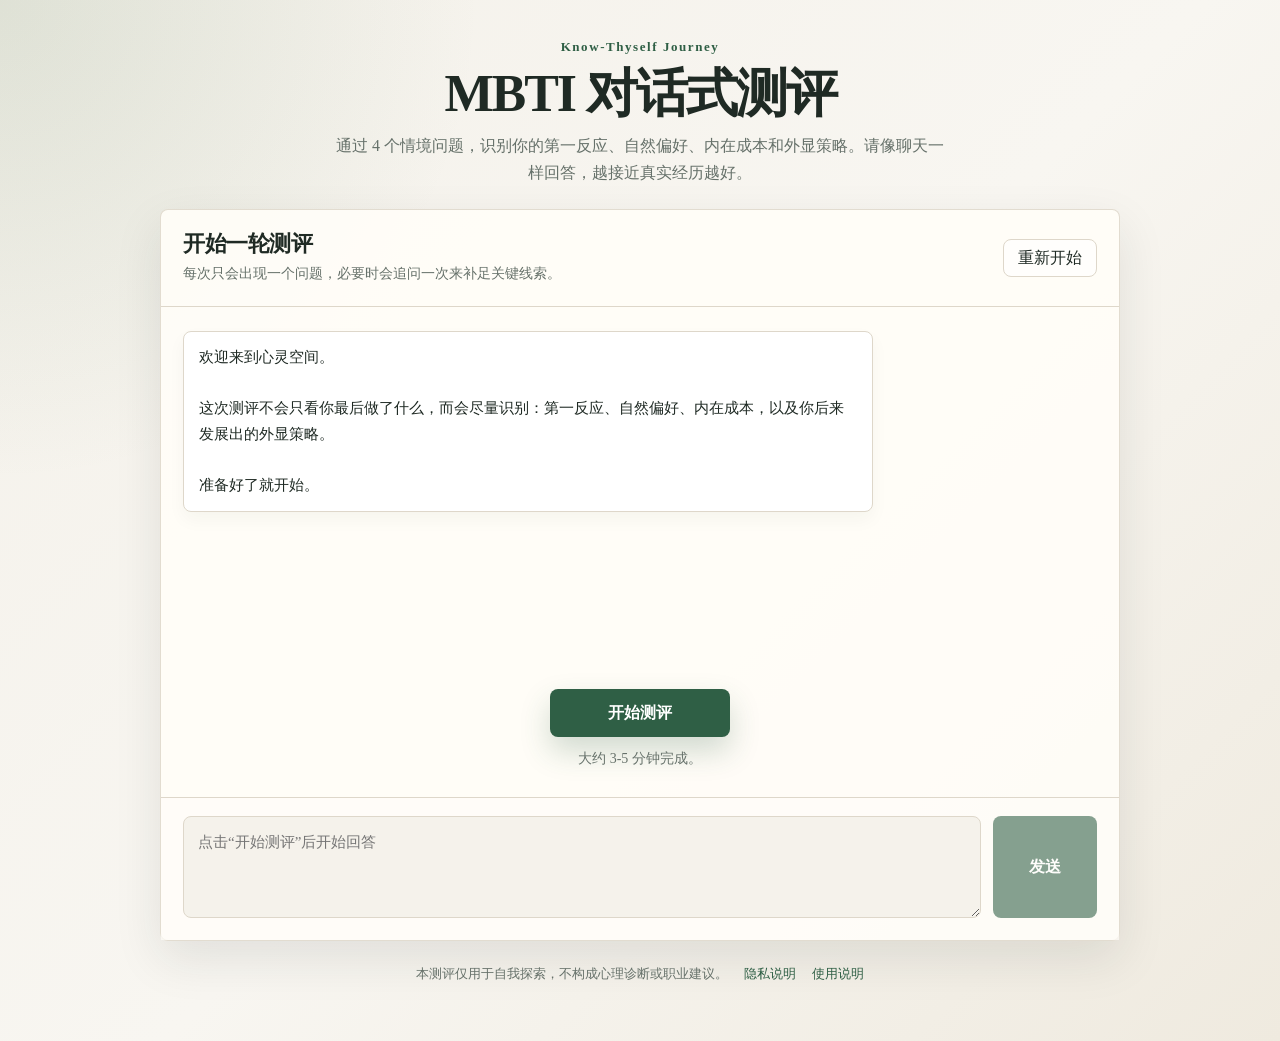
==== index.html @ de90f2ef "Prepare MBTI agent for H5 deployment" ====
<!doctype html>
<html lang="zh-CN">
  <head>
    <meta charset="utf-8" />
    <meta name="viewport" content="width=device-width, initial-scale=1" />
    <meta
      name="description"
      content="Know-Thyself Journey 的 MBTI 对话式测评，通过 4 个情境问题探索自然偏好、外显策略和内在成本。"
    />
    <title>Know-Thyself Journey｜MBTI 对话式测评</title>
    <style>
      :root {
        --page: #f4f1ea;
        --paper: #fffdf8;
        --paper-strong: #ffffff;
        --ink: #1f2a24;
        --muted: #66716a;
        --line: #ded7ca;
        --agent: #ffffff;
        --user: #dfeade;
        --accent: #2f5f45;
        --accent-hover: #254b37;
        --danger: #a23b2a;
        --shadow: 0 18px 48px rgba(31, 42, 36, 0.1);
        --radius: 8px;
      }

      * {
        box-sizing: border-box;
      }

      html {
        min-height: 100%;
        background:
          radial-gradient(circle at top left, rgba(111, 143, 106, 0.16), transparent 30rem),
          linear-gradient(135deg, #f4f1ea 0%, #f8f6f1 52%, #efeadf 100%);
      }

      body {
        margin: 0;
        min-height: 100%;
        color: var(--ink);
        font-family:
          "Songti SC",
          "Noto Serif CJK SC",
          "Source Han Serif SC",
          "PingFang SC",
          "Hiragino Sans GB",
          "Microsoft YaHei",
          serif;
        line-height: 1.7;
      }

      button,
      textarea {
        font: inherit;
      }

      button {
        border: 0;
      }

      .page-shell {
        width: min(960px, calc(100vw - 32px));
        margin: 0 auto;
        padding: 36px 0 56px;
      }

      .hero {
        max-width: 760px;
        margin: 0 auto 22px;
        text-align: center;
      }

      .eyebrow {
        margin: 0 0 8px;
        color: var(--accent);
        font-size: 13px;
        font-weight: 700;
        letter-spacing: 0.12em;
      }

      h1,
      h2,
      p {
        margin-top: 0;
      }

      h1 {
        margin-bottom: 10px;
        font-size: clamp(32px, 5vw, 52px);
        line-height: 1.08;
        letter-spacing: -0.04em;
      }

      .subtitle {
        margin: 0 auto;
        max-width: 620px;
        color: var(--muted);
        font-size: 16px;
      }

      .experience-card,
      .report-panel {
        border: 1px solid rgba(222, 215, 202, 0.86);
        border-radius: var(--radius);
        background: rgba(255, 253, 248, 0.92);
        box-shadow: var(--shadow);
      }

      .card-header,
      .report-header {
        display: flex;
        align-items: center;
        justify-content: space-between;
        gap: 18px;
        padding: 20px 22px;
        border-bottom: 1px solid var(--line);
      }

      .card-header h2,
      .report-header h2 {
        margin: 0;
        font-size: 22px;
        line-height: 1.3;
        letter-spacing: -0.02em;
      }

      .card-header p {
        margin: 4px 0 0;
        color: var(--muted);
        font-size: 14px;
      }

      .messages {
        min-height: 380px;
        max-height: 58vh;
        overflow-y: auto;
        padding: 24px 22px 8px;
        scroll-behavior: smooth;
      }

      .message {
        display: flex;
        margin-bottom: 16px;
      }

      .message.user {
        justify-content: flex-end;
      }

      .message.agent {
        justify-content: flex-start;
      }

      .bubble {
        max-width: min(690px, 86%);
        padding: 13px 15px;
        border: 1px solid var(--line);
        border-radius: var(--radius);
        background: var(--agent);
        color: var(--ink);
        font-size: 15px;
        white-space: pre-wrap;
        box-shadow: 0 8px 18px rgba(31, 42, 36, 0.04);
      }

      .message.user .bubble {
        border-color: #cbdcc8;
        background: var(--user);
      }

      .start-area {
        display: grid;
        justify-items: center;
        gap: 10px;
        padding: 2px 22px 26px;
      }

      .start-area.is-hidden,
      .report-panel.is-hidden {
        display: none;
      }

      .start-area p {
        margin: 0;
        color: var(--muted);
        font-size: 14px;
      }

      .start-button,
      .composer button {
        min-height: 48px;
        border-radius: var(--radius);
        background: var(--accent);
        color: #fff;
        cursor: pointer;
        font-weight: 700;
        transition:
          background 160ms ease,
          transform 160ms ease,
          box-shadow 160ms ease;
      }

      .start-button {
        min-width: 180px;
        padding: 0 26px;
        font-size: 16px;
        box-shadow: 0 14px 30px rgba(47, 95, 69, 0.22);
      }

      .start-button:hover,
      .composer button:hover {
        background: var(--accent-hover);
        transform: translateY(-1px);
      }

      .ghost-button {
        min-height: 38px;
        padding: 0 14px;
        border: 1px solid var(--line);
        border-radius: var(--radius);
        background: rgba(255, 255, 255, 0.62);
        color: var(--ink);
        cursor: pointer;
      }

      button:disabled {
        cursor: not-allowed;
        opacity: 0.58;
        transform: none;
      }

      .composer {
        display: grid;
        grid-template-columns: 1fr 104px;
        gap: 12px;
        padding: 18px 22px 22px;
        border-top: 1px solid var(--line);
        background: rgba(255, 253, 248, 0.72);
      }

      textarea {
        width: 100%;
        min-height: 72px;
        max-height: 190px;
        resize: vertical;
        border: 1px solid var(--line);
        border-radius: var(--radius);
        padding: 13px 14px;
        outline: none;
        background: #fff;
        color: var(--ink);
        font-size: 15px;
        line-height: 1.65;
      }

      textarea:focus {
        border-color: rgba(47, 95, 69, 0.58);
        box-shadow: 0 0 0 4px rgba(47, 95, 69, 0.1);
      }

      textarea:disabled {
        background: #f5f2eb;
        color: var(--muted);
      }

      .report-panel {
        margin-top: 22px;
        overflow: hidden;
      }

      .report-header {
        align-items: flex-start;
        background: rgba(255, 255, 255, 0.5);
      }

      .report-content {
        padding: 26px 30px 32px;
        background: var(--paper-strong);
        color: var(--ink);
        font-size: 16px;
        line-height: 1.85;
        user-select: text;
      }

      .report-summary-grid {
        display: grid;
        grid-template-columns: repeat(3, minmax(0, 1fr));
        gap: 12px;
        margin-bottom: 18px;
      }

      .summary-card,
      .report-block,
      .dimension-card,
      .feedback-panel {
        border: 1px solid var(--line);
        border-radius: var(--radius);
        background: #fffdf8;
      }

      .summary-card {
        padding: 14px;
      }

      .summary-card span,
      .report-kicker {
        display: block;
        color: var(--muted);
        font-size: 12px;
        font-weight: 700;
        letter-spacing: 0.08em;
      }

      .summary-card strong {
        display: block;
        margin-top: 5px;
        font-size: 18px;
        line-height: 1.35;
      }

      .report-block {
        margin-top: 14px;
        padding: 18px;
      }

      .report-block h3,
      .report-details summary {
        margin: 0 0 10px;
        font-size: 18px;
        line-height: 1.35;
        letter-spacing: -0.01em;
      }

      .report-block p {
        margin: 0 0 10px;
      }

      .report-list {
        margin: 0;
        padding-left: 1.2em;
      }

      .report-list li + li {
        margin-top: 6px;
      }

      .dimension-grid {
        display: grid;
        grid-template-columns: repeat(2, minmax(0, 1fr));
        gap: 12px;
        margin-top: 12px;
      }

      .strength-chart {
        display: grid;
        gap: 16px;
        margin-top: 14px;
      }

      .axis-row {
        display: grid;
        grid-template-columns: 88px 1fr 120px;
        gap: 14px;
        align-items: center;
      }

      .axis-title {
        display: grid;
        gap: 2px;
      }

      .axis-title strong {
        font-size: 15px;
        line-height: 1.25;
      }

      .axis-title span,
      .axis-note {
        color: var(--muted);
        font-size: 12px;
        line-height: 1.35;
      }

      .axis-wrap {
        display: grid;
        gap: 7px;
      }

      .axis-labels {
        display: flex;
        justify-content: space-between;
        color: var(--muted);
        font-size: 13px;
        font-weight: 700;
      }

      .axis-track {
        position: relative;
        height: 28px;
        border: 1px solid var(--line);
        border-radius: 999px;
        background:
          linear-gradient(90deg, rgba(47, 95, 69, 0.06), rgba(47, 95, 69, 0.02) 50%, rgba(47, 95, 69, 0.06)),
          #fff;
        overflow: hidden;
      }

      .axis-track::before {
        position: absolute;
        top: 0;
        bottom: 0;
        left: 50%;
        width: 1px;
        background: rgba(31, 42, 36, 0.22);
        content: "";
      }

      .axis-band {
        position: absolute;
        top: 4px;
        bottom: 4px;
        left: var(--band-left);
        width: var(--band-width);
        border-radius: 999px;
        background: rgba(47, 95, 69, 0.82);
        box-shadow: 0 4px 12px rgba(47, 95, 69, 0.2);
      }

      .axis-row.is-variable .axis-band {
        background: rgba(137, 92, 37, 0.78);
        box-shadow: 0 4px 12px rgba(137, 92, 37, 0.18);
      }

      .axis-row.is-unclear .axis-band {
        background: rgba(102, 113, 106, 0.45);
        box-shadow: none;
      }

      .axis-strategy {
        position: absolute;
        top: 2px;
        bottom: 2px;
        left: var(--strategy-left);
        width: 2px;
        border-radius: 999px;
        background: #1f2a24;
        transform: translateX(-1px);
      }

      .axis-score {
        justify-self: end;
        min-width: 82px;
        padding: 5px 9px;
        border-radius: 999px;
        background: #edf3e9;
        color: var(--accent);
        font-size: 13px;
        font-weight: 700;
        text-align: center;
      }

      .axis-row.is-variable .axis-score {
        background: #f5ece2;
        color: #895c25;
      }

      .axis-row.is-unclear .axis-score {
        background: #efede8;
        color: var(--muted);
      }

      .axis-legend {
        display: flex;
        flex-wrap: wrap;
        gap: 12px;
        margin-top: 12px;
        color: var(--muted);
        font-size: 13px;
      }

      .legend-item {
        display: inline-flex;
        align-items: center;
        gap: 6px;
      }

      .legend-swatch {
        display: inline-block;
        width: 22px;
        height: 10px;
        border-radius: 999px;
        background: rgba(47, 95, 69, 0.82);
      }

      .legend-line {
        display: inline-block;
        width: 2px;
        height: 16px;
        border-radius: 999px;
        background: #1f2a24;
      }

      .dimension-card {
        padding: 14px;
      }

      .dimension-card h4 {
        margin: 0 0 8px;
        font-size: 16px;
      }

      .dimension-card p {
        margin: 6px 0 0;
        color: var(--muted);
        font-size: 14px;
        line-height: 1.65;
      }

      .tag-row {
        display: flex;
        flex-wrap: wrap;
        gap: 8px;
        margin-top: 10px;
      }

      .tag {
        display: inline-flex;
        align-items: center;
        min-height: 28px;
        padding: 4px 9px;
        border-radius: 999px;
        background: #edf3e9;
        color: #2f5f45;
        font-size: 13px;
        font-weight: 700;
      }

      .tag.is-variable {
        background: #f5ece2;
        color: #895c25;
      }

      .report-details {
        margin-top: 14px;
        border: 1px solid var(--line);
        border-radius: var(--radius);
        background: #fffdf8;
      }

      .report-details summary {
        margin: 0;
        padding: 15px 18px;
        cursor: pointer;
        list-style-position: inside;
      }

      .report-details-body {
        padding: 0 18px 18px;
      }

      .feedback-panel {
        margin: 0 30px 30px;
        padding: 18px;
        background: #fbf7ef;
      }

      .feedback-panel h3 {
        margin: 0 0 6px;
        font-size: 18px;
      }

      .feedback-panel p {
        margin: 0 0 12px;
        color: var(--muted);
        font-size: 14px;
      }

      .feedback-form {
        display: grid;
        gap: 14px;
      }

      .rating-group {
        display: grid;
        grid-template-columns: repeat(5, minmax(0, 1fr));
        gap: 8px;
      }

      .rating-option {
        position: relative;
      }

      .rating-option input {
        position: absolute;
        opacity: 0;
        pointer-events: none;
      }

      .rating-option span {
        display: grid;
        min-height: 58px;
        place-items: center;
        padding: 8px;
        border: 1px solid var(--line);
        border-radius: var(--radius);
        background: #fff;
        color: var(--ink);
        cursor: pointer;
        font-size: 13px;
        line-height: 1.35;
        text-align: center;
        transition:
          border-color 160ms ease,
          background 160ms ease,
          box-shadow 160ms ease,
          transform 160ms ease;
      }

      .rating-option strong {
        display: block;
        font-size: 18px;
        line-height: 1;
      }

      .rating-option input:checked + span {
        border-color: rgba(47, 95, 69, 0.7);
        background: #edf3e9;
        box-shadow: 0 8px 20px rgba(47, 95, 69, 0.12);
        color: var(--accent);
        transform: translateY(-1px);
      }

      .feedback-field {
        display: grid;
        gap: 6px;
      }

      .feedback-field label,
      .rating-label {
        color: var(--ink);
        font-size: 14px;
        font-weight: 700;
      }

      .feedback-field small,
      .rating-help {
        color: var(--muted);
        font-size: 13px;
        line-height: 1.45;
      }

      .feedback-actions {
        display: flex;
        align-items: center;
        gap: 12px;
      }

      .feedback-submit {
        min-height: 42px;
        padding: 0 18px;
        border-radius: var(--radius);
        background: var(--accent);
        color: #fff;
        cursor: pointer;
        font-weight: 700;
      }

      .feedback-result {
        margin: 0;
        font-size: 14px;
      }

      .feedback-result.is-valid {
        color: var(--accent);
      }

      .feedback-result.is-invalid {
        color: var(--danger);
      }

      .sr-only {
        position: absolute;
        width: 1px;
        height: 1px;
        padding: 0;
        margin: -1px;
        overflow: hidden;
        clip: rect(0, 0, 0, 0);
        white-space: nowrap;
        border: 0;
      }

      .site-footer {
        display: flex;
        flex-wrap: wrap;
        justify-content: center;
        gap: 10px 16px;
        margin-top: 22px;
        color: var(--muted);
        font-size: 13px;
        text-align: center;
      }

      .site-footer a {
        color: var(--accent);
        text-decoration: none;
      }

      @media (max-width: 720px) {
        .page-shell {
          width: min(100vw - 20px, 100%);
          padding: 24px 0 34px;
        }

        .hero {
          text-align: left;
          padding: 0 4px;
        }

        .card-header,
        .report-header {
          align-items: flex-start;
          flex-direction: column;
          padding: 18px;
        }

        .messages {
          max-height: none;
          min-height: 340px;
          padding: 18px 16px 6px;
        }

        .bubble {
          max-width: 92%;
        }

        .composer {
          grid-template-columns: 1fr;
          padding: 16px;
        }

        .report-content {
          padding: 22px 18px 26px;
        }

        .report-summary-grid,
        .dimension-grid {
          grid-template-columns: 1fr;
        }

        .axis-row {
          grid-template-columns: 1fr;
          gap: 8px;
        }

        .axis-score {
          justify-self: start;
        }

        .feedback-panel {
          margin: 0 18px 24px;
        }

        .rating-group {
          grid-template-columns: 1fr;
        }
      }
    </style>
  </head>
  <body>
    <main class="page-shell">
      <header class="hero" aria-label="产品介绍">
        <p class="eyebrow">Know-Thyself Journey</p>
        <h1>MBTI 对话式测评</h1>
        <p class="subtitle">
          通过 4 个情境问题，识别你的第一反应、自然偏好、内在成本和外显策略。请像聊天一样回答，越接近真实经历越好。
        </p>
      </header>

      <section class="experience-card" aria-label="测评对话">
        <div class="card-header">
          <div>
            <h2>开始一轮测评</h2>
            <p>每次只会出现一个问题，必要时会追问一次来补足关键线索。</p>
          </div>
          <button id="restartButton" class="ghost-button" type="button">重新开始</button>
        </div>

        <div id="messages" class="messages" aria-live="polite"></div>

        <div id="startArea" class="start-area">
          <button id="startButton" class="start-button" type="button">开始测评</button>
          <p>大约 3-5 分钟完成。</p>
        </div>

        <form id="chatForm" class="composer">
          <label class="sr-only" for="messageInput">输入你的回答</label>
          <textarea id="messageInput" rows="3" placeholder="请在这里输入你的回答" autocomplete="off"></textarea>
          <button id="sendButton" type="submit">发送</button>
        </form>
      </section>

      <section id="reportPanel" class="report-panel is-hidden" aria-label="测评结果">
        <div class="report-header">
          <div>
            <p class="eyebrow">你的测评结果</p>
            <h2>自然偏好分析报告</h2>
          </div>
          <button id="copyReportButton" class="ghost-button" type="button">复制报告</button>
        </div>
        <article id="reportContent" class="report-content"></article>
        <section id="feedbackPanel" class="feedback-panel" aria-label="反馈入口">
          <h3>这份结果对你准确吗？</h3>
          <p>先给这份结果打分，后面两栏按你的真实感受自由填写。你写什么都可以，系统会在后台判断这条反馈适合怎样使用。</p>
          <form id="feedbackForm" class="feedback-form">
            <div>
              <div class="rating-label">结果价值评分</div>
              <p class="rating-help">5 分 = 结果很有价值和参考性；1 分 = 基本没有参考价值。</p>
              <div class="rating-group" role="radiogroup" aria-label="结果价值评分">
                <label class="rating-option"><input type="radio" name="feedbackRating" value="5" /><span><strong>5</strong>很有价值</span></label>
                <label class="rating-option"><input type="radio" name="feedbackRating" value="4" /><span><strong>4</strong>比较有参考</span></label>
                <label class="rating-option"><input type="radio" name="feedbackRating" value="3" /><span><strong>3</strong>部分有参考</span></label>
                <label class="rating-option"><input type="radio" name="feedbackRating" value="2" /><span><strong>2</strong>参考性较弱</span></label>
                <label class="rating-option"><input type="radio" name="feedbackRating" value="1" /><span><strong>1</strong>基本不准</span></label>
              </div>
            </div>
            <div class="feedback-field">
              <label for="feedbackAgreeInput">哪些地方与你的自我认知一致？</label>
              <small>可以很短，也可以很具体；比如“都一致”“TF比较准”“JP说中了”。</small>
              <textarea id="feedbackAgreeInput" rows="3" placeholder="按你的真实感受写就可以。"></textarea>
            </div>
            <div class="feedback-field">
              <label for="feedbackDisagreeInput">哪些地方你认为不准确？</label>
              <small>如果没有，也可以写“没有”“暂无”；如果有，按你自己的话写就行。</small>
              <textarea id="feedbackDisagreeInput" rows="3" placeholder="按你的真实感受写就可以。"></textarea>
            </div>
            <div class="feedback-actions">
              <button id="feedbackSubmitButton" class="feedback-submit" type="submit">提交反馈</button>
              <p id="feedbackResult" class="feedback-result" aria-live="polite"></p>
            </div>
          </form>
        </section>
      </section>
      <footer class="site-footer">
        <span>本测评仅用于自我探索，不构成心理诊断或职业建议。</span>
        <a href="./privacy.html" target="_blank" rel="noopener">隐私说明</a>
        <a href="./terms.html" target="_blank" rel="noopener">使用说明</a>
      </footer>
    </main>

    <script src="./mbti_experience_v2.js?v=20260621i"></script>
  </body>
</html>
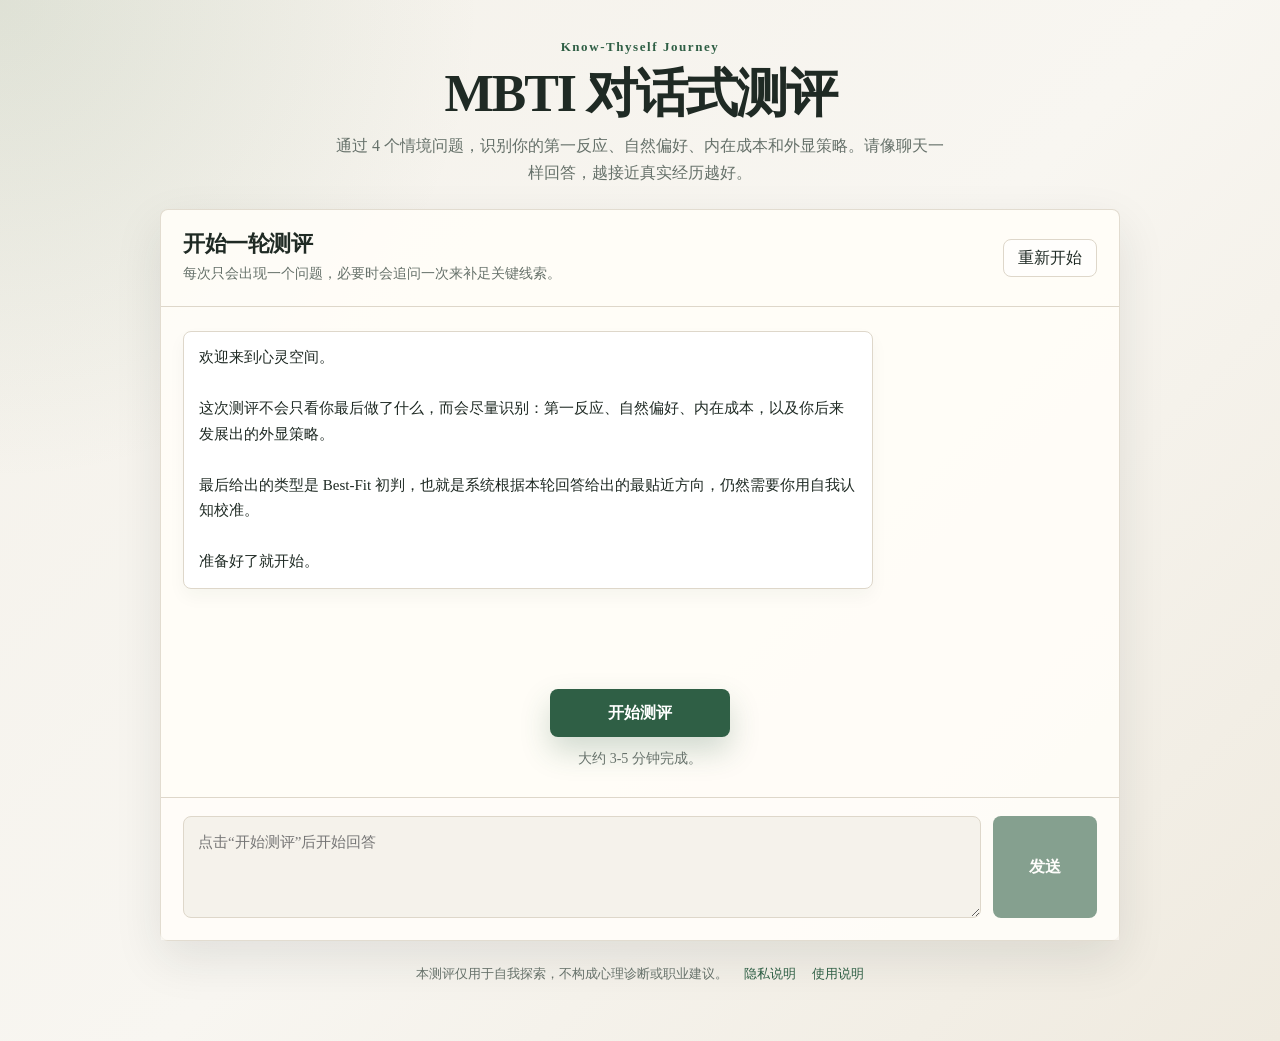
==== commit 47fe5f7b: "Upgrade MBTI best-fit assessment flow" ====
--- a/index.html
+++ b/index.html
@@ -654,17 +654,28 @@
       .feedback-actions {
         display: flex;
         align-items: center;
+        flex-wrap: wrap;
         gap: 12px;
       }
 
-      .feedback-submit {
+      .feedback-submit,
+      .feedback-copy {
         min-height: 42px;
         padding: 0 18px;
         border-radius: var(--radius);
+        cursor: pointer;
+        font-weight: 700;
+      }
+
+      .feedback-submit {
         background: var(--accent);
         color: #fff;
-        cursor: pointer;
-        font-weight: 700;
+      }
+
+      .feedback-copy {
+        border: 1px solid var(--line);
+        background: rgba(255, 255, 255, 0.72);
+        color: var(--ink);
       }
 
       .feedback-result {
@@ -678,6 +689,10 @@
 
       .feedback-result.is-invalid {
         color: var(--danger);
+      }
+
+      .feedback-result.is-syncing {
+        color: var(--muted);
       }
 
       .sr-only {
@@ -838,6 +853,7 @@
             </div>
             <div class="feedback-actions">
               <button id="feedbackSubmitButton" class="feedback-submit" type="submit">提交反馈</button>
+              <button id="feedbackCopyButton" class="feedback-copy" type="button" hidden>复制反馈内容</button>
               <p id="feedbackResult" class="feedback-result" aria-live="polite"></p>
             </div>
           </form>
@@ -850,6 +866,6 @@
       </footer>
     </main>
 
-    <script src="./mbti_experience_v2.js?v=20260621i"></script>
+    <script src="./mbti_experience_v2.js?v=20260624a"></script>
   </body>
 </html>
